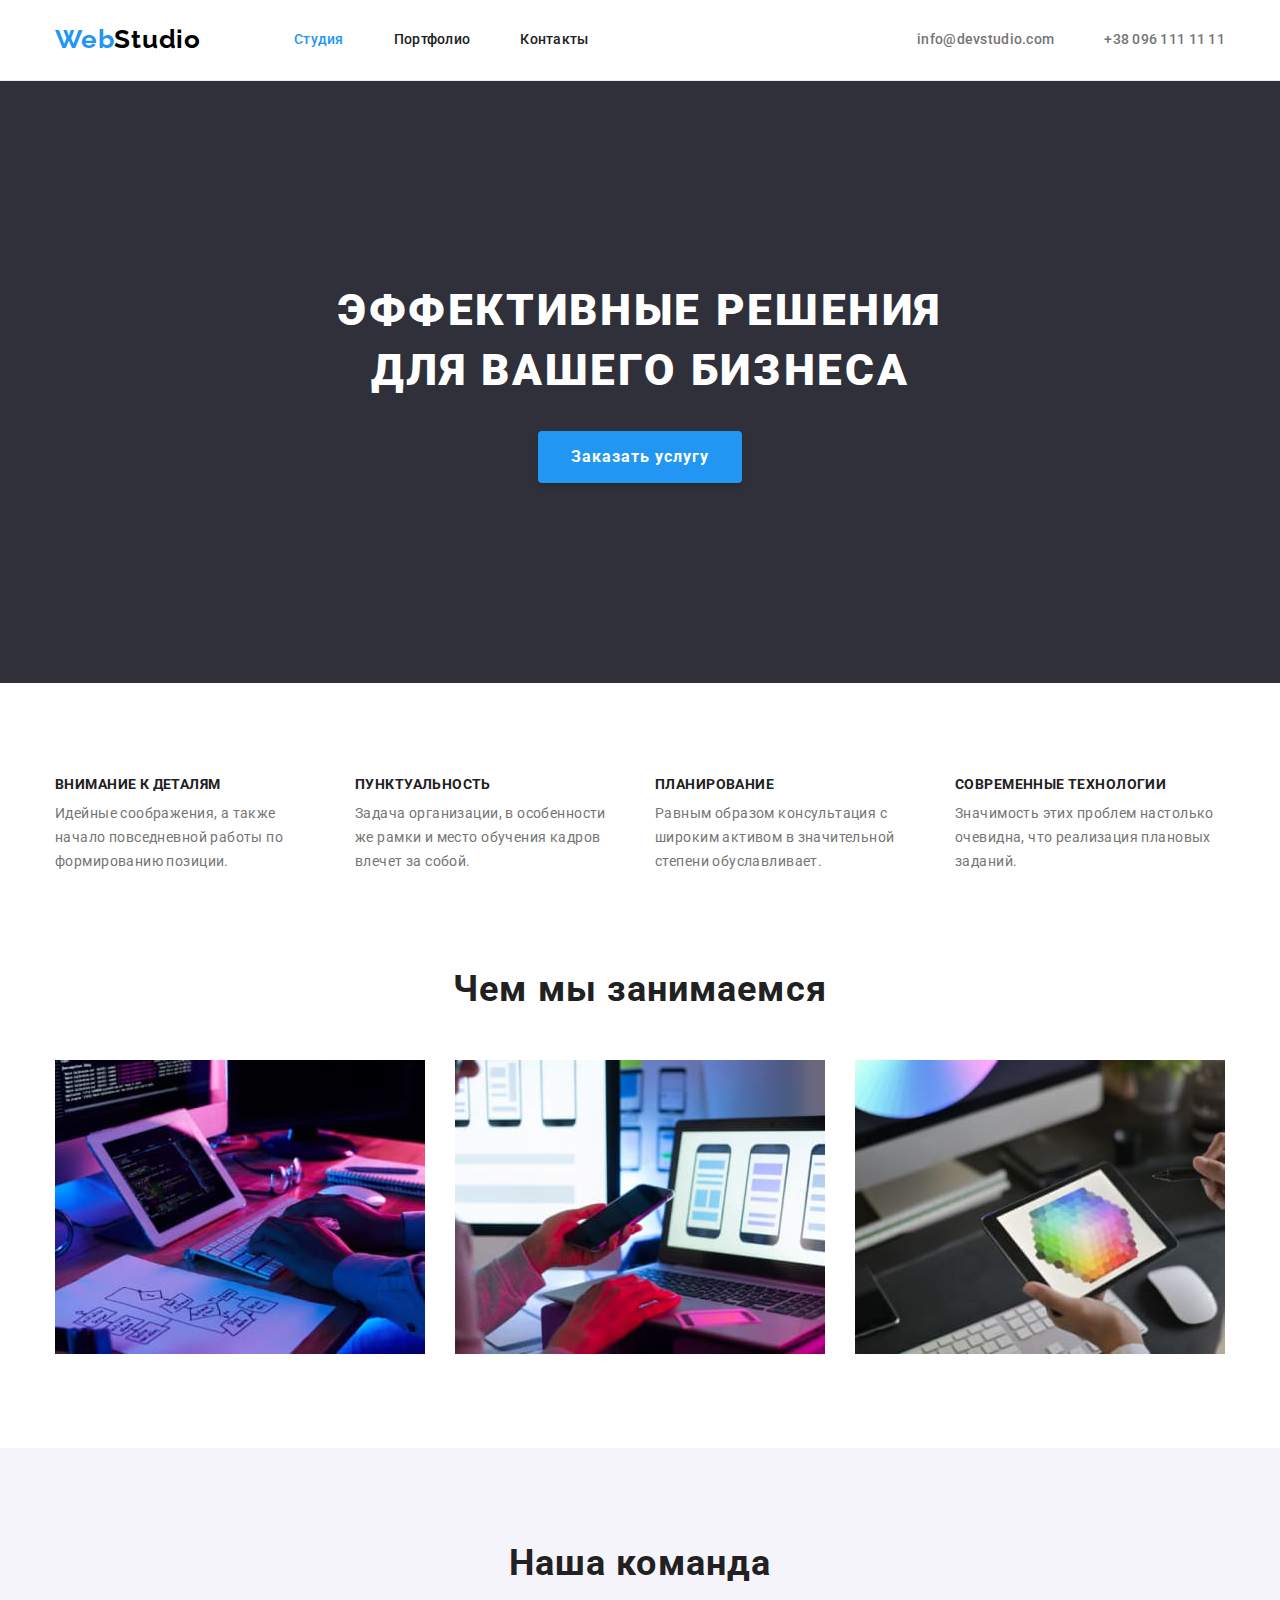
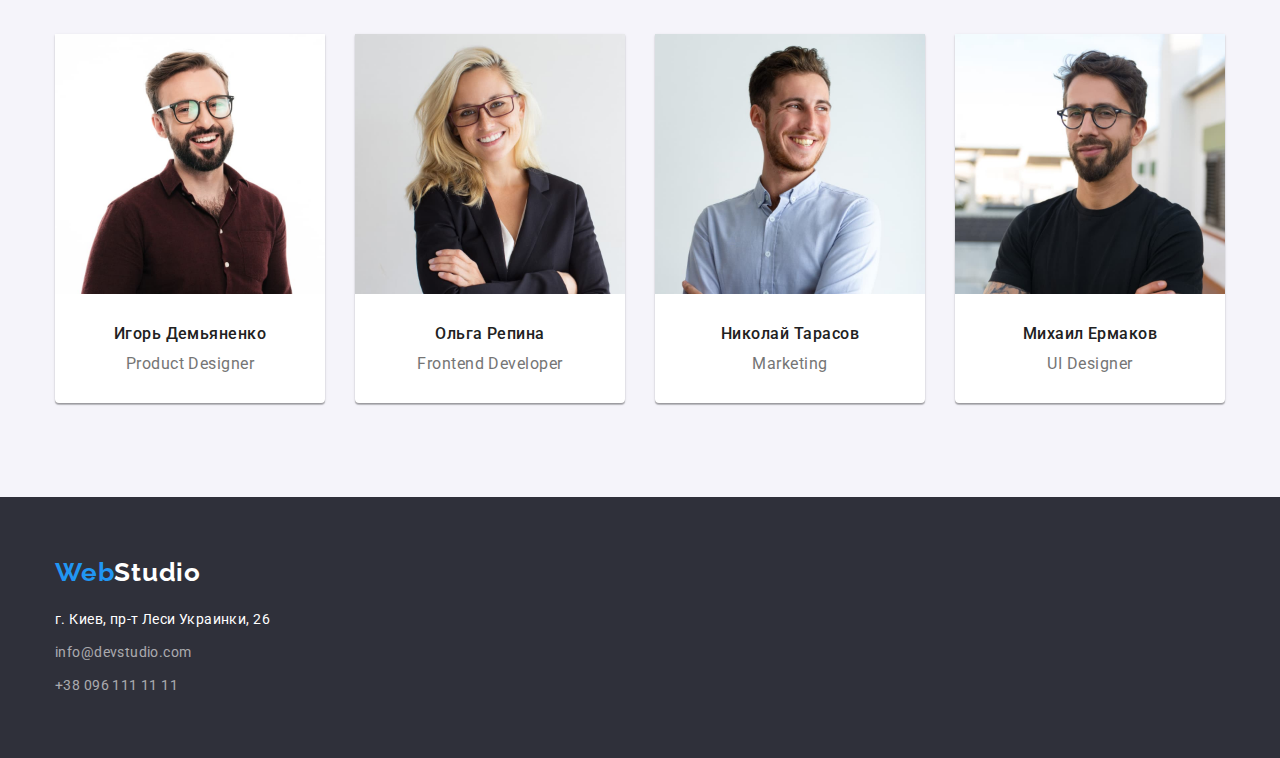
==== index.html @ 5404c8cd "add optimized images" ====
<!DOCTYPE html>
<html lang="ru">
  <head>
    <meta charset="UTF-8" />
    <meta name="viewport" content="width=device-width, initial-scale=1.0" />
    <title>WebStudio</title>
    <link rel="preconnect" href="https://fonts.gstatic.com" />
    <link rel="preconnect" href="https://fonts.gstatic.com" />
    <link rel="preconnect" href="https://fonts.gstatic.com" />
    <link rel="preconnect" href="https://fonts.gstatic.com" />
    <link
      href="https://fonts.googleapis.com/css2?family=Raleway:wght@700&family=Roboto:wght@400;500;700;900&display=swap"
      rel="stylesheet"
    />
    <link
      rel="stylesheet"
      href="https://cdnjs.cloudflare.com/ajax/libs/modern-normalize/1.0.0/modern-normalize.min.css"
    />
    <link rel="stylesheet" href="./css/style.css" />
  </head>
  <body>
    <!-- Header of a page -->
    <header class="header">
      <div class="container">
        <!-- Navigation -->
        <nav class="site-nav">
          <!-- logo -->
          <a href="./index.html" class="logo link"><span>Web</span>Studio</a>
          <!-- Main links -->
          <ul class="main-nav list">
            <li class="item current">
              <a href="./index.html" class="link">Студия</a>
            </li>
            <li class="item">
              <a href="./portfolio.html" class="link">Портфолио</a>
            </li>
            <li class="item"><a href="#" class="link">Контакты</a></li>
          </ul>
        </nav>
        <!-- Contacnts -->
        <ul class="contacts-nav list">
          <li class="item">
            <a href="mailto:info@devstudio.com" class="link"
              >info@devstudio.com</a
            >
          </li>
          <li class="item">
            <a href="tel:+380961111111" class="link">+38 096 111 11 11</a>
          </li>
        </ul>
      </div>
    </header>

    <!-- Main content-->
    <main>
      <!--Hero section-->
      <section class="hero">
        <h1 class="hero-title">Эффективные решения<br />для вашего бизнеса</h1>
        <a href="#" class="hero-button link">Заказать услугу</a>
      </section>

      <!-- Section Our advantages -->
      <section class="section no-padding-bt">
        <h2 class="section-title visually-hidden">Наши преимущества</h2>
        <ul class="advantages list container">
          <li class="item">
            <h3 class="title">Внимание к деталям</h3>
            <p>
              Идейные соображения, а также начало повседневной работы по
              формированию позиции.
            </p>
          </li>
          <li class="item">
            <h3 class="title">Пунктуальность</h3>
            <p>
              Задача организации, в особенности же рамки и место обучения кадров
              влечет за собой.
            </p>
          </li>
          <li class="item">
            <h3 class="title">Планирование</h3>
            <p>
              Равным образом консультация с широким активом в значительной
              степени обуславливает.
            </p>
          </li>
          <li class="item">
            <h3 class="title">Современные технологии</h3>
            <p>
              Значимость этих проблем настолько очевидна, что реализация
              плановых заданий.
            </p>
          </li>
        </ul>
      </section>

      <!-- Section What we do -->
      <section class="section works">
        <div class="container">
          <h2 class="section-title">Чем мы занимаемся</h2>
          <ul class="images list">
            <li class="item">
              <img
                src="./images/pic-1.jpg"
                alt="Человек пишет код на планшете с помощью беспроводной клавиатуры"
                width="370"
                height="294"
              />
            </li>
            <li class="item">
              <img
                src="./images/pic-2.jpg"
                alt="Смартфон в руках человека"
                width="370"
                height="294"
              />
            </li>
            <li class="item">
              <img
                src="./images/pic-3.jpg"
                alt="Человек выбирает стилусом на планшете цвет из палитры"
                width="370"
                height="294"
              />
            </li>
          </ul>
        </div>
      </section>

      <!-- Section Our team -->
      <section class="section team">
        <div class="container">
          <h2 class="section-title">Наша команда</h2>
          <ul class="team-memeber list">
            <li class="card">
              <img
                src="./images/team-member-1.jpg"
                alt="Парень в очках в бордовой рубашке"
                width="270"
                height="260"
              />
              <div class="card-info">
                <h3 class="title">Игорь Демьяненко</h3>
                <p>Product Designer</p>
              </div>
            </li>
            <li class="card">
              <img
                src="./images/team-member-2.jpg"
                alt="Блондинка в очках в черном пиджаке"
                width="270"
                height="260"
              />
              <div class="card-info">
                <h3 class="title">Ольга Репина</h3>
                <p>Frontend Developer</p>
              </div>
            </li>
            <li class="card">
              <img
                src="./images/team-member-3.jpg"
                alt="Парень в голубой рубашке"
                width="270"
                height="260"
              />
              <div class="card-info">
                <h3 class="title">Николай Тарасов</h3>
                <p>Marketing</p>
              </div>
            </li>
            <li class="card">
              <img
                src="./images/team-member-4.jpg"
                alt="Парень в очках в черной футболке"
                width="270"
                height="260"
              />
              <div class="card-info">
                <h3 class="title">Михаил Ермаков</h3>
                <p>UI Designer</p>
              </div>
            </li>
          </ul>
        </div>
      </section>
    </main>

    <!-- Footer of a page -->
    <footer class="footer">
      <div class="container">
        <a href="./index.html" class="logo link"><span>Web</span>Studio</a>
        <address>
          <ul class="footer-info list">
            <li class="footer-address item">г. Киев, пр-т Леси Украинки, 26</li>
            <li class="item">
              <a href="mailto:info@devstudio.com" class="footer-contact link"
                >info@devstudio.com</a
              >
            </li>
            <li class="item">
              <a href="tel:+380961111111" class="footer-contact link"
                >+38 096 111 11 11</a
              >
            </li>
          </ul>
        </address>
      </div>
    </footer>
  </body>
</html>
---- css/style.css ----
/* Палитра
color: #212121; цвет основного текста
color: #757575; цвет текста второстепенный
color: #2196F3; цвет акцента
color: #FFFFFF; для адреса
color: rgba(255, 255, 255, 0.6); для ссылок в футере
color: #000000; цвет лого 2й части

background: #FFFFFF; основной
background: #2F303A; цвет фона hero и футера
background: #F5F4FA; цвет фона секции наша команда
 */

:root {
  --primary-text-color: #212121;
  --secondary-text-color: #757575;
  --primary-accent-color: #2196f3;
  --secondary-accent-color: #ffffff;
  --footer-link-color: rgba(255, 255, 255, 0.6);
  --logo-color: #000000;
  --primary-background-color: #ffffff;
  --secondary-background-color: #2f303a;
  --section-background-color: #f5f4fa;
  --portfolio-card-border-color: #eeeeee;
  --header-border-color: #ececec;
}

/* Main features */

body {
  font-family: "Roboto", sans-serif;
  color: var(--primary-text-color);
  background-color: var(--primary-background-color);
}

h1,
h2,
h3,
h4,
h5,
h6,
p {
  margin-top: 0;
  margin-bottom: 0;
}

.list {
  padding: 0;
  margin: 0;
  list-style: none;
}

.link {
  text-decoration: none;
  color: var(--primary-text-color);
}

.container {
  width: 1200px;
  padding-left: 15px;
  padding-right: 15px;
  margin-top: 0;
  margin-bottom: 0;
  margin-right: auto;
  margin-left: auto;

  /* outline: 1px solid tomato; */
}

img {
  display: block;
  max-width: 100%;
  height: auto;
}

.visually-hidden {
  position: absolute;
  width: 1px;
  height: 1px;
  margin: -1px;
  border: 0;
  padding: 0;
  clip: rect(0 0 0 0);
  overflow: hidden;
}

/* Header */
/* Logo */
.logo {
  font-family: "Raleway", sans-serif;
  font-weight: 700;
  font-size: 26px;
  line-height: 1.2;
  letter-spacing: 0.03em;

  color: var(--logo-color);

  /* background-color: teal; */
}
.logo span {
  color: var(--primary-accent-color);
}

.logo:focus,
.logo:hover {
  text-decoration: underline;
}

/* Navigation */
.header .container {
  display: flex;
  align-items: center;

  /* background-color: orange; */
}

.header {
  border-bottom: 1px solid var(--header-border-color);
}

.site-nav {
  display: flex;
  align-items: center;
}
.site-nav .logo {
  margin-right: 93px;
}

.main-nav {
  display: flex;
}

.main-nav > .item:not(:last-child) {
  margin-right: 50px;
}

.main-nav .link {
  display: block;
  padding-top: 32px;
  padding-bottom: 32px;

  font-weight: 500;
  font-size: 14px;
  line-height: 1.14;
  letter-spacing: 0.02em;

  /* background-color: turquoise; */
}
.main-nav a:visited {
  color: var(--primary-text-color);
}

.main-nav .link:hover,
.main-nav .link:focus,
.contacts-nav .link:focus,
.contacts-nav .link:hover {
  color: var(--primary-accent-color);
}

.main-nav .current .link {
  color: var(--primary-accent-color);
}
.main-nav .current .link:hover {
  text-decoration: underline;
}

/* Contacts navigation */
.contacts-nav {
  display: flex;
  margin-left: auto;
}

.contacts-nav > .item:not(:last-child) {
  margin-right: 50px;
}

.contacts-nav .link {
  display: block;

  font-weight: 500;
  font-size: 14px;
  line-height: 1.14;
  letter-spacing: 0.02em;

  color: var(--secondary-text-color);
}

/* Main page */

/* Hero */
.hero {
  padding: 200px 0;
  text-align: center;
  background-color: var(--secondary-background-color);
}

.hero-title {
  margin-bottom: 30px;

  font-weight: 900;
  font-size: 44px;
  line-height: 1.36;
  letter-spacing: 0.06em;
  text-transform: uppercase;

  color: var(--secondary-accent-color);

  /* background-color: teal; */
}

.hero-button {
  display: inline-block;
  border: 1px solid transparent;
  border-radius: 4px;
  padding-top: 10px;
  padding-bottom: 10px;
  padding-left: 32px;
  padding-right: 32px;
  min-width: 200px;
  text-align: center;

  font-weight: 700;
  font-size: 16px;
  line-height: 1.87;
  letter-spacing: 0.06em;

  color: var(--secondary-accent-color);
  background-color: var(--primary-accent-color);
  box-shadow: 0px 4px 4px rgba(0, 0, 0, 0.15);
}

.hero-button:focus,
.hero-button:hover {
  color: var(--primary-accent-color);
  background-color: var(--primary-background-color);
}

/* Common section features */
.section {
  padding-top: 94px;
  padding-bottom: 94px;
}

.section.no-padding-bt {
  padding-bottom: 0;
}

.section-title {
  margin-bottom: 50px;

  font-weight: 700;
  font-size: 36px;
  line-height: 1.17;
  text-align: center;
  letter-spacing: 0.03em;
}

/* Section Our advantages  */
.advantages.container {
  display: flex;

  /* outline: 1px solid red; */
}

.advantages .item {
  width: calc((100% - 3 * 30px) / 4);
  /* background-color: teal; */
}

.advantages .item:not(:last-child) {
  margin-right: 30px;
}

.advantages .title {
  margin-bottom: 10px;

  font-weight: 700;
  font-size: 14px;
  line-height: 1.14;
  letter-spacing: 0.03em;
  text-transform: uppercase;
}

.advantages p {
  font-weight: 400;
  font-size: 14px;
  line-height: 1.71;
  letter-spacing: 0.03em;

  color: var(--secondary-text-color);
}

/* Section What we do  */

.images.list {
  display: flex;
}

/* .images img {
  border: 1px solid transparent;
} */

.images > .item {
  display: block;
  width: calc((100% - 2 * 30px) / 3);
}

.images > .item:not(:last-child) {
  margin-right: 30px;
}

/* .works a > img:hover,
.works a > img:focus {
  border-style: solid;
  border-width: 1px;
  border-color: var(--primary-accent-color);
} */

/* Section Our team */
.team {
  background-color: var(--section-background-color);
}
.team-memeber.list {
  display: flex;
}

.team-memeber > .card {
  width: calc((100% - 3 * 30px) / 4);
  background-color: var(--primary-background-color);
  box-shadow: 0px 1px 3px rgba(0, 0, 0, 0.12), 0px 1px 1px rgba(0, 0, 0, 0.14),
    0px 2px 1px rgba(0, 0, 0, 0.2);
  border-radius: 0px 0px 4px 4px;
}

.team-memeber > .card:not(:last-child) {
  margin-right: 30px;
}

.team-memeber .card-info {
  display: inline-block;
  width: 270px;
  padding-top: 30px;
  padding-bottom: 30px;
  padding-left: 30px;
  padding-right: 30px;
  text-align: center;
}

.team-memeber .title {
  margin-bottom: 10px;

  font-weight: 500;
  font-size: 16px;
  line-height: 1.19;
  letter-spacing: 0.03em;
}

.team p {
  font-weight: 400;
  font-size: 16px;
  line-height: 1.19;
  letter-spacing: 0.03em;

  color: var(--secondary-text-color);
}

/* Footer */
.footer {
  background-color: var(--secondary-background-color);
}

.footer .container {
  padding-top: 60px;
  padding-bottom: 60px;
}

.footer .logo {
  display: inline-block;
  margin-bottom: 20px;
  color: var(--secondary-accent-color);

  /* background-color: teal; */
}

.footer-info .item {
  display: block;
}

.footer-address {
  font-weight: 400;
  font-size: 14px;
  line-height: 1.71;
  letter-spacing: 0.03em;
  font-style: normal;
  color: var(--secondary-accent-color);
}
.footer-contact {
  font-weight: 400;
  font-size: 14px;
  line-height: 1.71;
  letter-spacing: 0.03em;
  font-style: normal;
  color: var(--footer-link-color);
}

.footer-info > .item:not(:last-child) {
  margin-bottom: 9px;
}

.footer-contact:focus,
.footer-contact:hover {
  color: var(--primary-accent-color);
}

/* Portfolio page */
/* Filter */
.portfolio.container {
  padding-top: 94px;
  padding-bottom: 94px;
}

.filter.list {
  display: flex;
  margin-bottom: 50px;
  justify-content: center;
}

.filter .item:not(:last-child) {
  margin-right: 8px;
}

.filter-button {
  padding-top: 6px;
  padding-right: 22px;
  padding-bottom: 6px;
  padding-left: 22px;

  border: 1px solid transparent;
  border-radius: 4px;

  font-weight: 500;
  font-size: 16px;
  line-height: 1.62;
  letter-spacing: 0.03em;
}

.filter-button:hover,
.filter-button:focus {
  color: var(--secondary-accent-color);
  background-color: var(--primary-accent-color);
  box-shadow: 0px 3px 1px rgba(0, 0, 0, 0.1), 0px 1px 2px rgba(0, 0, 0, 0.08),
    0px 2px 2px rgba(0, 0, 0, 0.12);
  border: 1px solid var(--primary-accent-color);
}
/* 
.filter .current {
  color: var(--secondary-accent-color);
  background-color: var(--primary-accent-color);
}

.filter .current:hover,
.filter .current:focus {
  color: var(--primary-accent-color);
  background-color: var(--secondary-accent-color);
  border: solid 2px var(--primary-accent-color);
} */

/* Examples */
.work-examples.list {
  display: flex;
  flex-wrap: wrap;
}

.example-card {
  width: calc((100% - 2 * 30px) / 3);
  margin-right: 30px;
  margin-bottom: 30px;
  border: 1px solid transparent;
}

.example-card:nth-child(3n) {
  margin-right: 0;
}

.example-card:nth-last-child(-n + 3) {
  margin-bottom: 0;
}

.example-card .card-info {
  width: 370px;
  padding-top: 20px;
  padding-right: 24px;
  padding-bottom: 20px;
  padding-left: 24px;
  border-left: 1px solid var(--portfolio-card-border-color);
  border-right: 1px solid var(--portfolio-card-border-color);
  border-bottom: 1px solid var(--portfolio-card-border-color);
}

.example-card .title {
  margin-bottom: 4px;

  text-align: left;
  font-weight: 700;
  font-size: 18px;
  line-height: 2;
  letter-spacing: 0.06em;

  color: var(--primary-text-color);
}

.example-card p {
  text-align: left;
  font-weight: 400;
  font-size: 16px;
  line-height: 1.88;
  letter-spacing: 0.03em;

  color: var(--secondary-text-color);
}
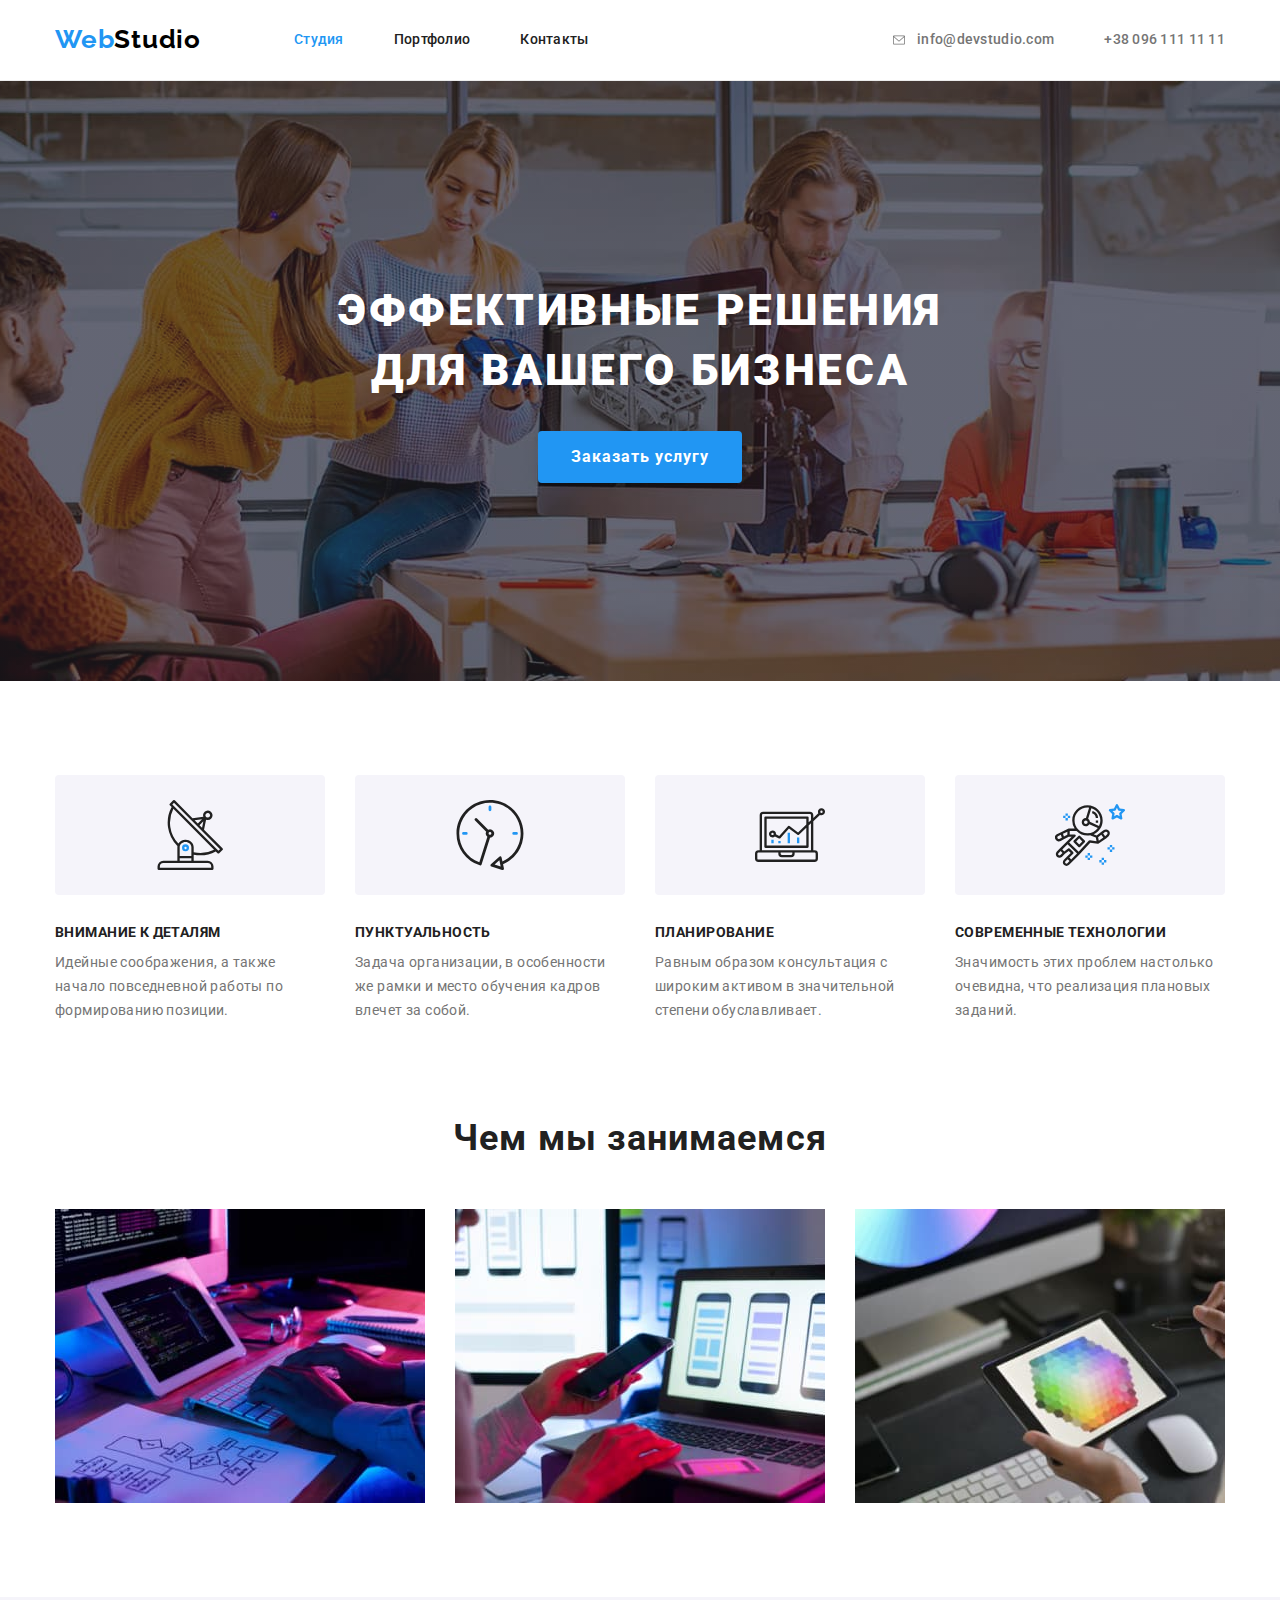
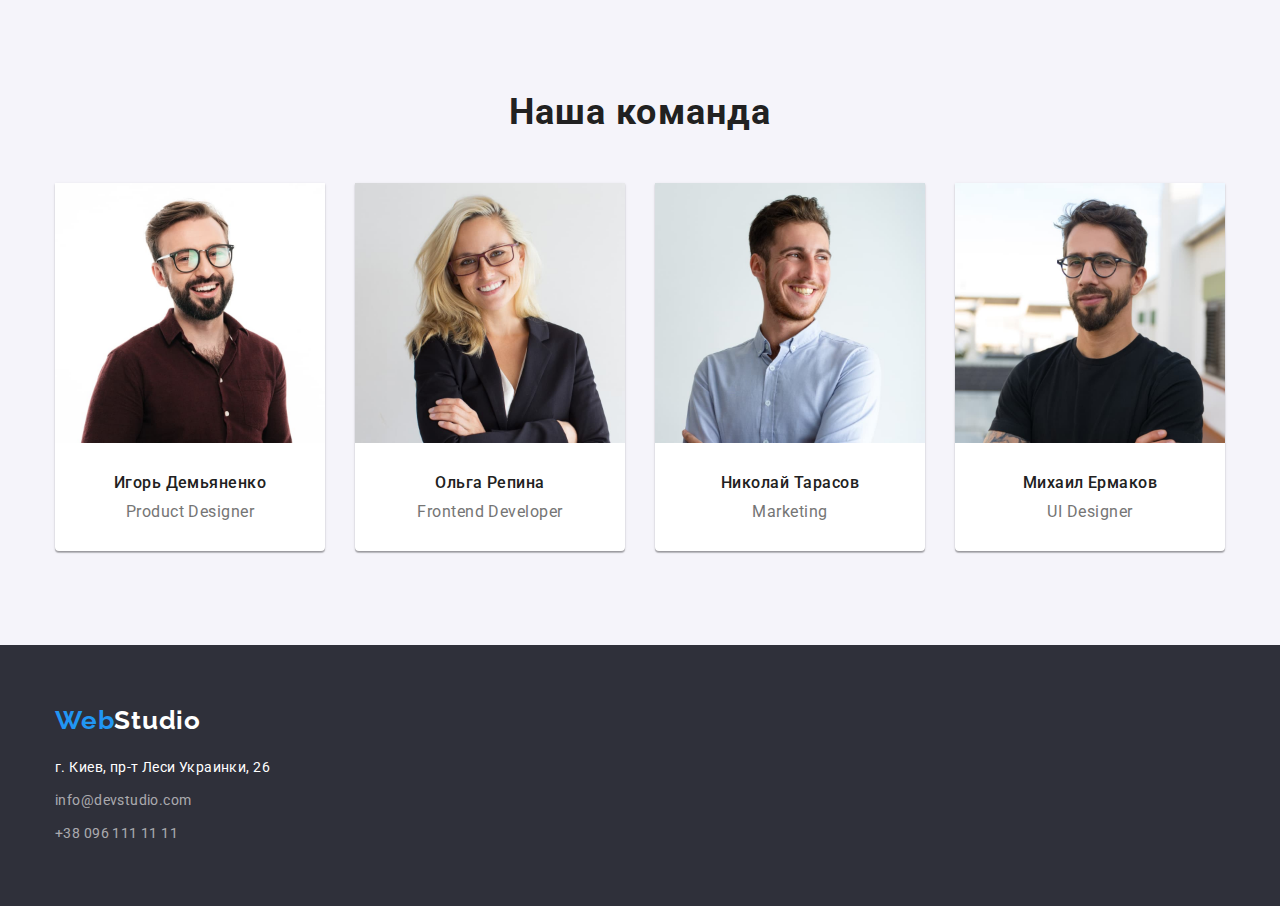
==== commit 3ee42480: "add icons to advantages section" ====
--- a/index.html
+++ b/index.html
@@ -40,9 +40,12 @@
         <!-- Contacnts -->
         <ul class="contacts-nav list">
           <li class="item">
-            <a href="mailto:info@devstudio.com" class="link"
-              >info@devstudio.com</a
-            >
+            <a href="mailto:info@devstudio.com" class="link">
+              <svg class="icon-email">
+                <use href="./images/sprite.svg#email"></use>
+              </svg>
+              info@devstudio.com
+            </a>
           </li>
           <li class="item">
             <a href="tel:+380961111111" class="link">+38 096 111 11 11</a>
@@ -64,6 +67,11 @@
         <h2 class="section-title visually-hidden">Наши преимущества</h2>
         <ul class="advantages list container">
           <li class="item">
+            <div class="thumb">
+              <svg class="icon">
+                <use href="./images/sprite.svg#satellite-dish"></use>
+              </svg>
+            </div>
             <h3 class="title">Внимание к деталям</h3>
             <p>
               Идейные соображения, а также начало повседневной работы по
@@ -71,6 +79,11 @@
             </p>
           </li>
           <li class="item">
+            <div class="thumb">
+              <svg class="icon">
+                <use href="./images/sprite.svg#clock"></use>
+              </svg>
+            </div>
             <h3 class="title">Пунктуальность</h3>
             <p>
               Задача организации, в особенности же рамки и место обучения кадров
@@ -78,6 +91,11 @@
             </p>
           </li>
           <li class="item">
+            <div class="thumb">
+              <svg class="icon">
+                <use href="./images/sprite.svg#diagram"></use>
+              </svg>
+            </div>
             <h3 class="title">Планирование</h3>
             <p>
               Равным образом консультация с широким активом в значительной
@@ -85,6 +103,11 @@
             </p>
           </li>
           <li class="item">
+            <div class="thumb">
+              <svg class="icon">
+                <use href="./images/sprite.svg#astronaut"></use>
+              </svg>
+            </div>
             <h3 class="title">Современные технологии</h3>
             <p>
               Значимость этих проблем настолько очевидна, что реализация
--- a/css/style.css
+++ b/css/style.css
@@ -103,7 +103,7 @@
 
 .logo:focus,
 .logo:hover {
-  text-decoration: underline;
+  cursor: pointer;
 }
 
 /* Navigation */
@@ -155,13 +155,14 @@
 .contacts-nav .link:focus,
 .contacts-nav .link:hover {
   color: var(--primary-accent-color);
+  cursor: pointer;
 }
 
 .main-nav .current .link {
   color: var(--primary-accent-color);
 }
 .main-nav .current .link:hover {
-  text-decoration: underline;
+  cursor: pointer;
 }
 
 /* Contacts navigation */
@@ -176,6 +177,8 @@
 
 .contacts-nav .link {
   display: block;
+  display: flex;
+  align-items: center;
 
   font-weight: 500;
   font-size: 14px;
@@ -183,6 +186,13 @@
   letter-spacing: 0.02em;
 
   color: var(--secondary-text-color);
+}
+
+.icon-email {
+  width: 16px;
+  height: 12px;
+  margin-right: 10px;
+  fill: currentColor;
 }
 
 /* Main page */
@@ -192,6 +202,19 @@
   padding: 200px 0;
   text-align: center;
   background-color: var(--secondary-background-color);
+
+  max-width: 1600px;
+  height: 600px;
+  margin: 0 auto;
+  background-image: linear-gradient(
+      to right,
+      rgba(47, 48, 58, 0.4),
+      rgba(47, 48, 58, 0.4)
+    ),
+    url(../images/bg-hero-photo-otimized.jpg);
+  background-repeat: no-repeat;
+  background-size: cover;
+  background-position: center;
 }
 
 .hero-title {
@@ -289,6 +312,20 @@
 
   color: var(--secondary-text-color);
 }
+.thumb {
+  display: flex;
+  background-color: var(--section-background-color);
+  border-radius: 4px;
+  margin-bottom: 30px;
+  height: 120px;
+  justify-content: center;
+  align-items: center;
+}
+
+.thumb > .icon {
+  width: 70px;
+  height: 70px;
+}
 
 /* Section What we do  */
 
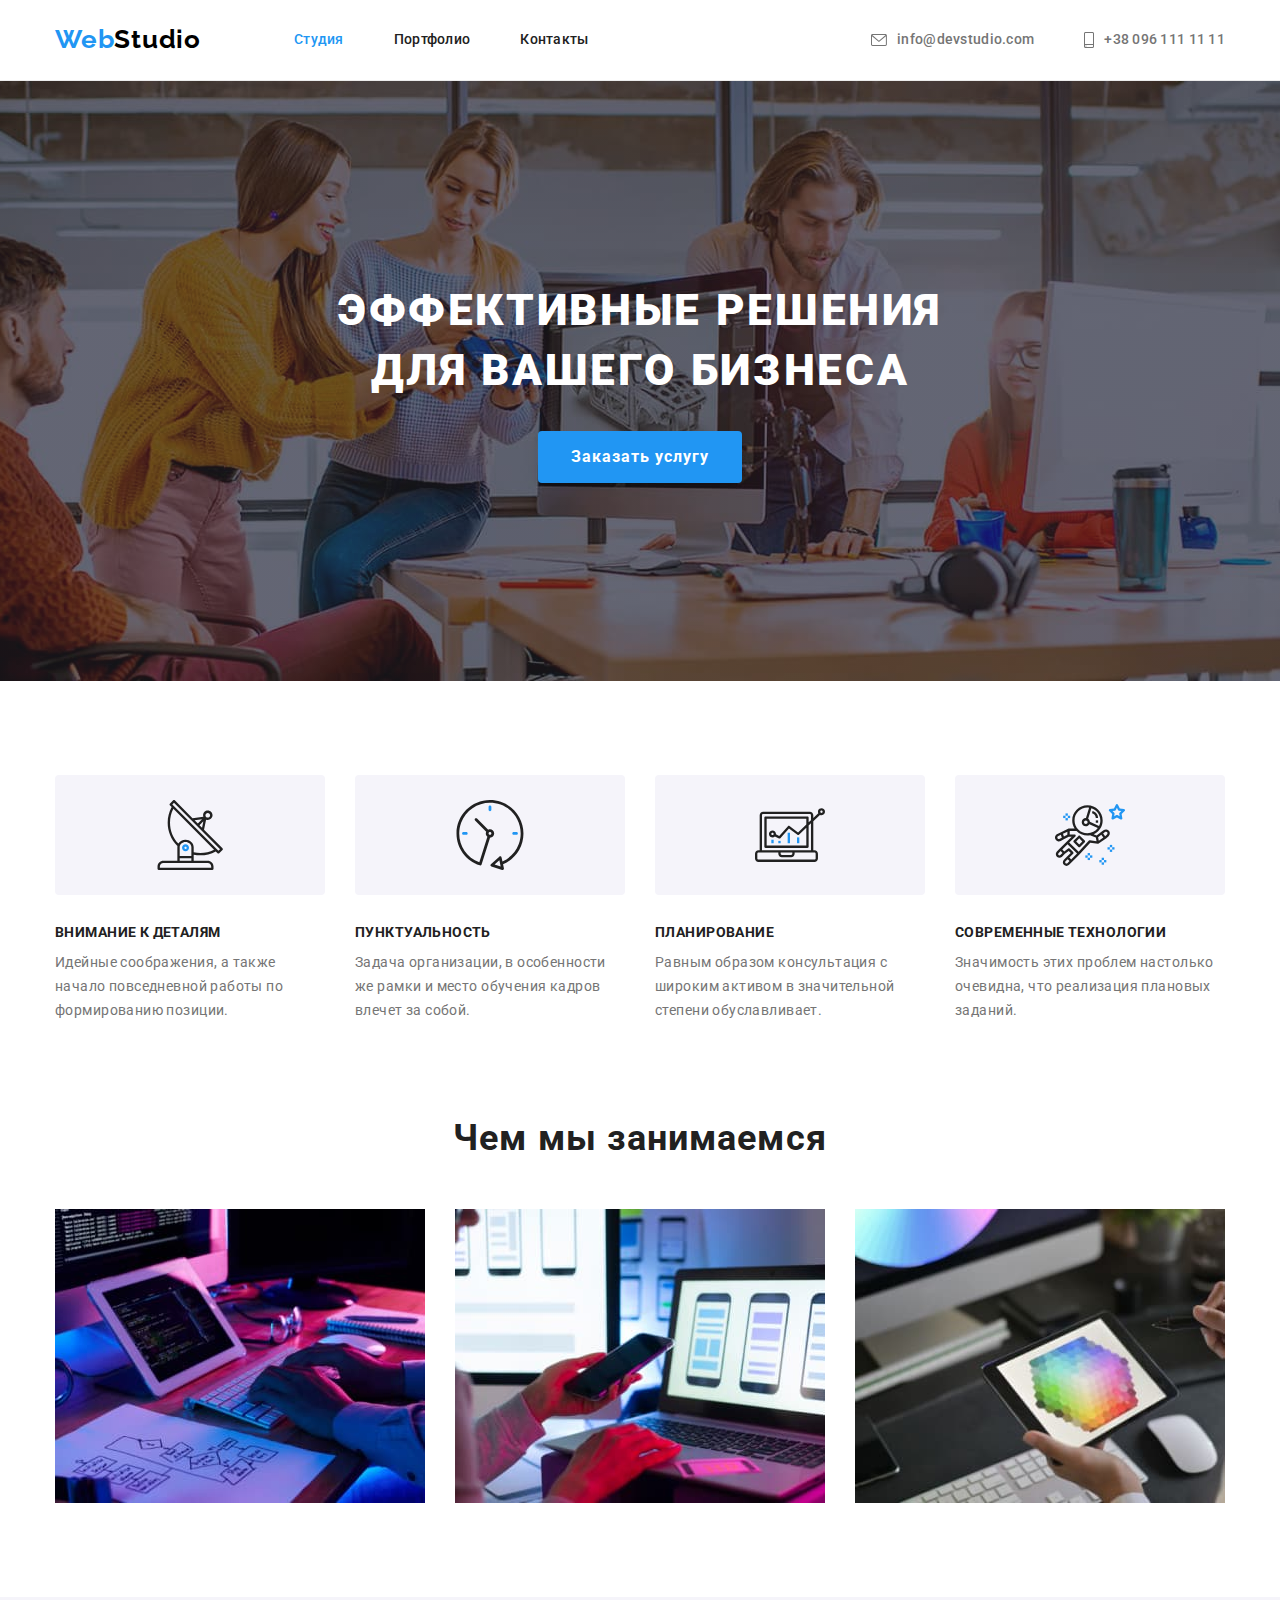
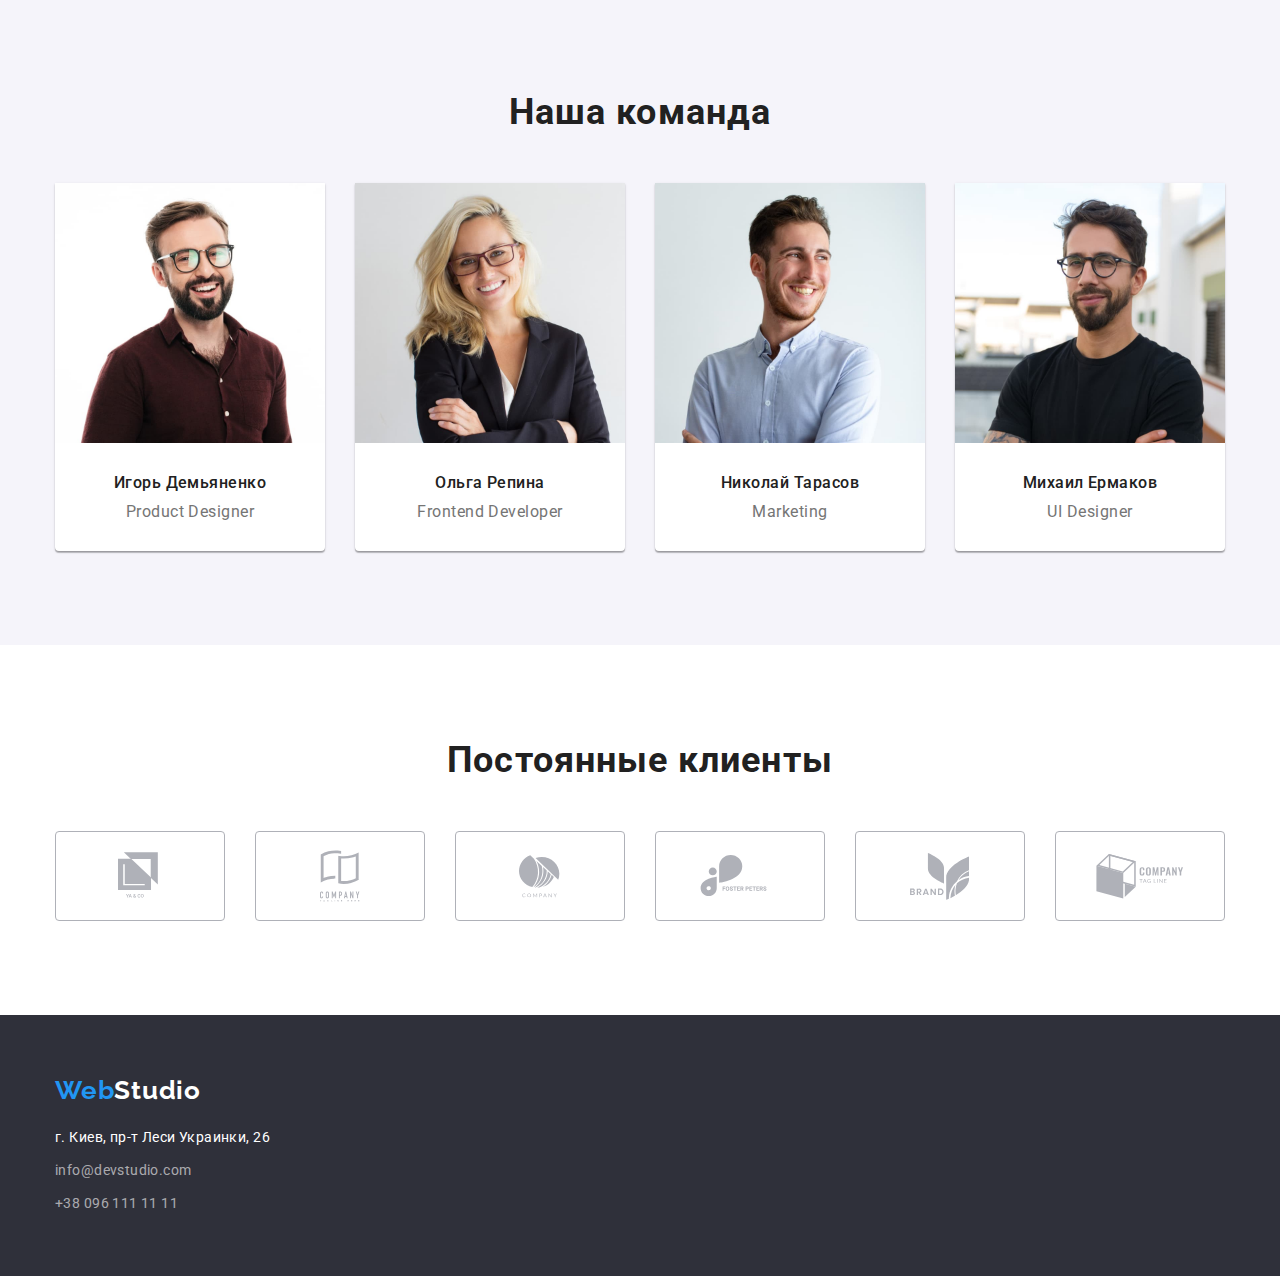
==== commit 52a94a6c: "add clients section, shadows to portfolio and icons in contacts navigation" ====
--- a/index.html
+++ b/index.html
@@ -41,14 +41,19 @@
         <ul class="contacts-nav list">
           <li class="item">
             <a href="mailto:info@devstudio.com" class="link">
-              <svg class="icon-email">
+              <svg class="icon-email" width="16px" height="12px">
                 <use href="./images/sprite.svg#email"></use>
               </svg>
               info@devstudio.com
             </a>
           </li>
           <li class="item">
-            <a href="tel:+380961111111" class="link">+38 096 111 11 11</a>
+            <a href="tel:+380961111111" class="link">
+              <svg class="icon-phone" width="10px" height="16px">
+                <use href="./images/sprite.svg#phone"></use>
+              </svg>
+              +38 096 111 11 11
+            </a>
           </li>
         </ul>
       </div>
@@ -202,6 +207,55 @@
                 <h3 class="title">Михаил Ермаков</h3>
                 <p>UI Designer</p>
               </div>
+            </li>
+          </ul>
+        </div>
+      </section>
+      <section class="section clients">
+        <div class="container">
+          <h2 class="section-title">Постоянные клиенты</h2>
+          <ul class="list">
+            <li class="client-thumb">
+              <a href="#" class="link">
+                <svg class="icon" width="44px" height="49px">
+                  <use href="./images/sprite.svg#logo-1"></use>
+                </svg>
+              </a>
+            </li>
+            <li class="client-thumb">
+              <a href="#" class="link">
+                <svg class="icon" width="40px" height="52px">
+                  <use href="./images/sprite.svg#logo-2"></use>
+                </svg>
+              </a>
+            </li>
+            <li class="client-thumb">
+              <a href="#" class="link">
+                <svg class="icon" width="41px" height="43px">
+                  <use href="./images/sprite.svg#logo-3"></use>
+                </svg>
+              </a>
+            </li>
+            <li class="client-thumb">
+              <a href="#" class="link">
+                <svg class="icon" width="80px" height="42px">
+                  <use href="./images/sprite.svg#logo-4"></use>
+                </svg>
+              </a>
+            </li>
+            <li class="client-thumb">
+              <a href="#" class="link">
+                <svg class="icon" width="59px" height="47px">
+                  <use href="./images/sprite.svg#logo-5"></use>
+                </svg>
+              </a>
+            </li>
+            <li class="client-thumb">
+              <a href="#" class="link">
+                <svg class="icon" width="88px" height="45px">
+                  <use href="./images/sprite.svg#logo-6"></use>
+                </svg>
+              </a>
             </li>
           </ul>
         </div>
--- a/css/style.css
+++ b/css/style.css
@@ -23,6 +23,7 @@
   --section-background-color: #f5f4fa;
   --portfolio-card-border-color: #eeeeee;
   --header-border-color: #ececec;
+  --clients-icon: #afb1b8;
 }
 
 /* Main features */
@@ -189,8 +190,11 @@
 }
 
 .icon-email {
-  width: 16px;
-  height: 12px;
+  margin-right: 10px;
+  fill: currentColor;
+}
+
+.icon-phone {
   margin-right: 10px;
   fill: currentColor;
 }
@@ -227,8 +231,6 @@
   text-transform: uppercase;
 
   color: var(--secondary-accent-color);
-
-  /* background-color: teal; */
 }
 
 .hero-button {
@@ -281,13 +283,10 @@
 /* Section Our advantages  */
 .advantages.container {
   display: flex;
-
-  /* outline: 1px solid red; */
 }
 
 .advantages .item {
   width: calc((100% - 3 * 30px) / 4);
-  /* background-color: teal; */
 }
 
 .advantages .item:not(:last-child) {
@@ -401,6 +400,37 @@
   color: var(--secondary-text-color);
 }
 
+.clients .list {
+  display: flex;
+}
+
+.client-thumb {
+  width: calc((100% - 5 * 30px) / 6);
+}
+
+.client-thumb:not(:last-child) {
+  margin-right: 30px;
+}
+.client-thumb > .link {
+  display: flex;
+  justify-content: center;
+  align-items: center;
+  height: 90px;
+  color: var(--clients-icon);
+  border: 1px solid var(--clients-icon);
+  border-radius: 4px;
+}
+
+.client-thumb > .link:hover {
+  color: var(--primary-accent-color);
+  border: 1px solid var(--primary-accent-color);
+  cursor: pointer;
+}
+
+.client-thumb .icon {
+  fill: currentColor;
+}
+
 /* Footer */
 .footer {
   background-color: var(--secondary-background-color);
@@ -489,18 +519,6 @@
     0px 2px 2px rgba(0, 0, 0, 0.12);
   border: 1px solid var(--primary-accent-color);
 }
-/* 
-.filter .current {
-  color: var(--secondary-accent-color);
-  background-color: var(--primary-accent-color);
-}
-
-.filter .current:hover,
-.filter .current:focus {
-  color: var(--primary-accent-color);
-  background-color: var(--secondary-accent-color);
-  border: solid 2px var(--primary-accent-color);
-} */
 
 /* Examples */
 .work-examples.list {
@@ -512,7 +530,6 @@
   width: calc((100% - 2 * 30px) / 3);
   margin-right: 30px;
   margin-bottom: 30px;
-  border: 1px solid transparent;
 }
 
 .example-card:nth-child(3n) {
@@ -521,6 +538,12 @@
 
 .example-card:nth-last-child(-n + 3) {
   margin-bottom: 0;
+}
+
+.example-card:hover {
+  box-shadow: 0px 1px 1px rgba(0, 0, 0, 0.12), 0px 4px 4px rgba(0, 0, 0, 0.06),
+    1px 4px 6px rgba(0, 0, 0, 0.16);
+  cursor: pointer;
 }
 
 .example-card .card-info {
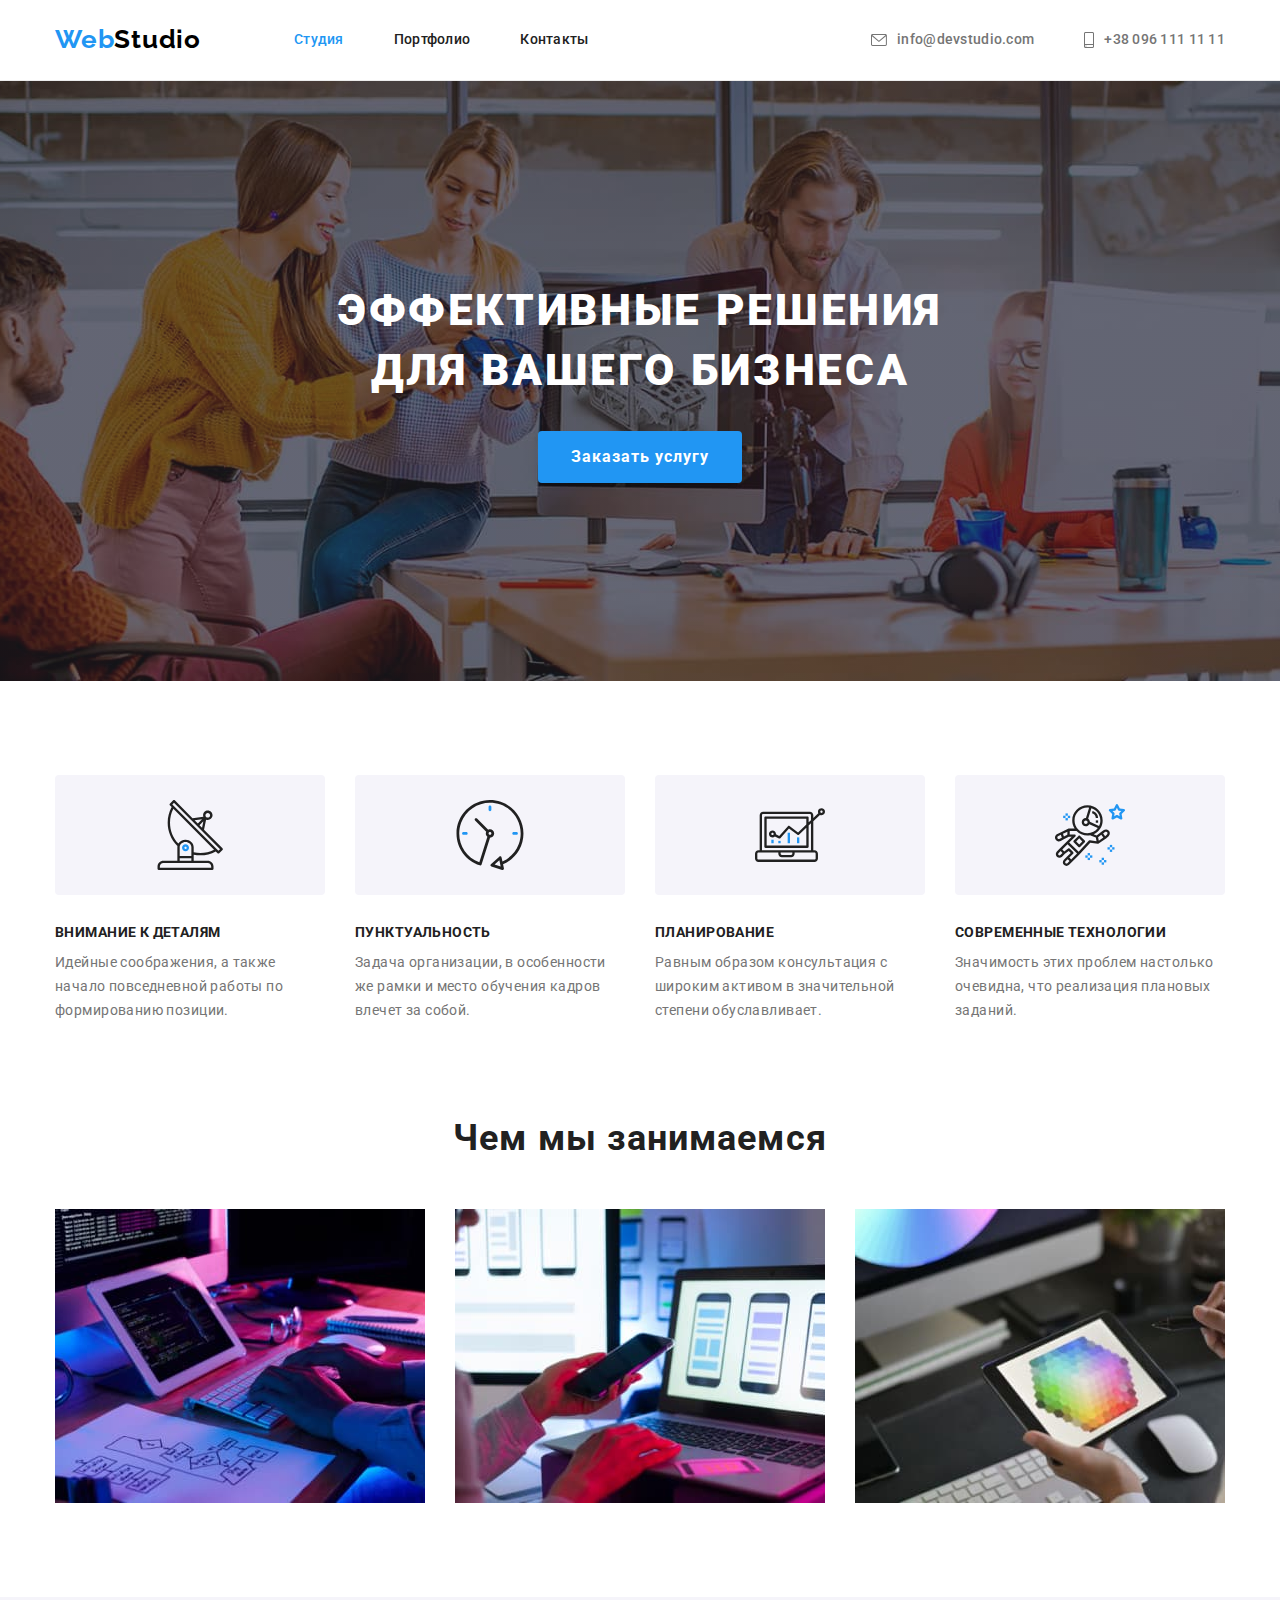
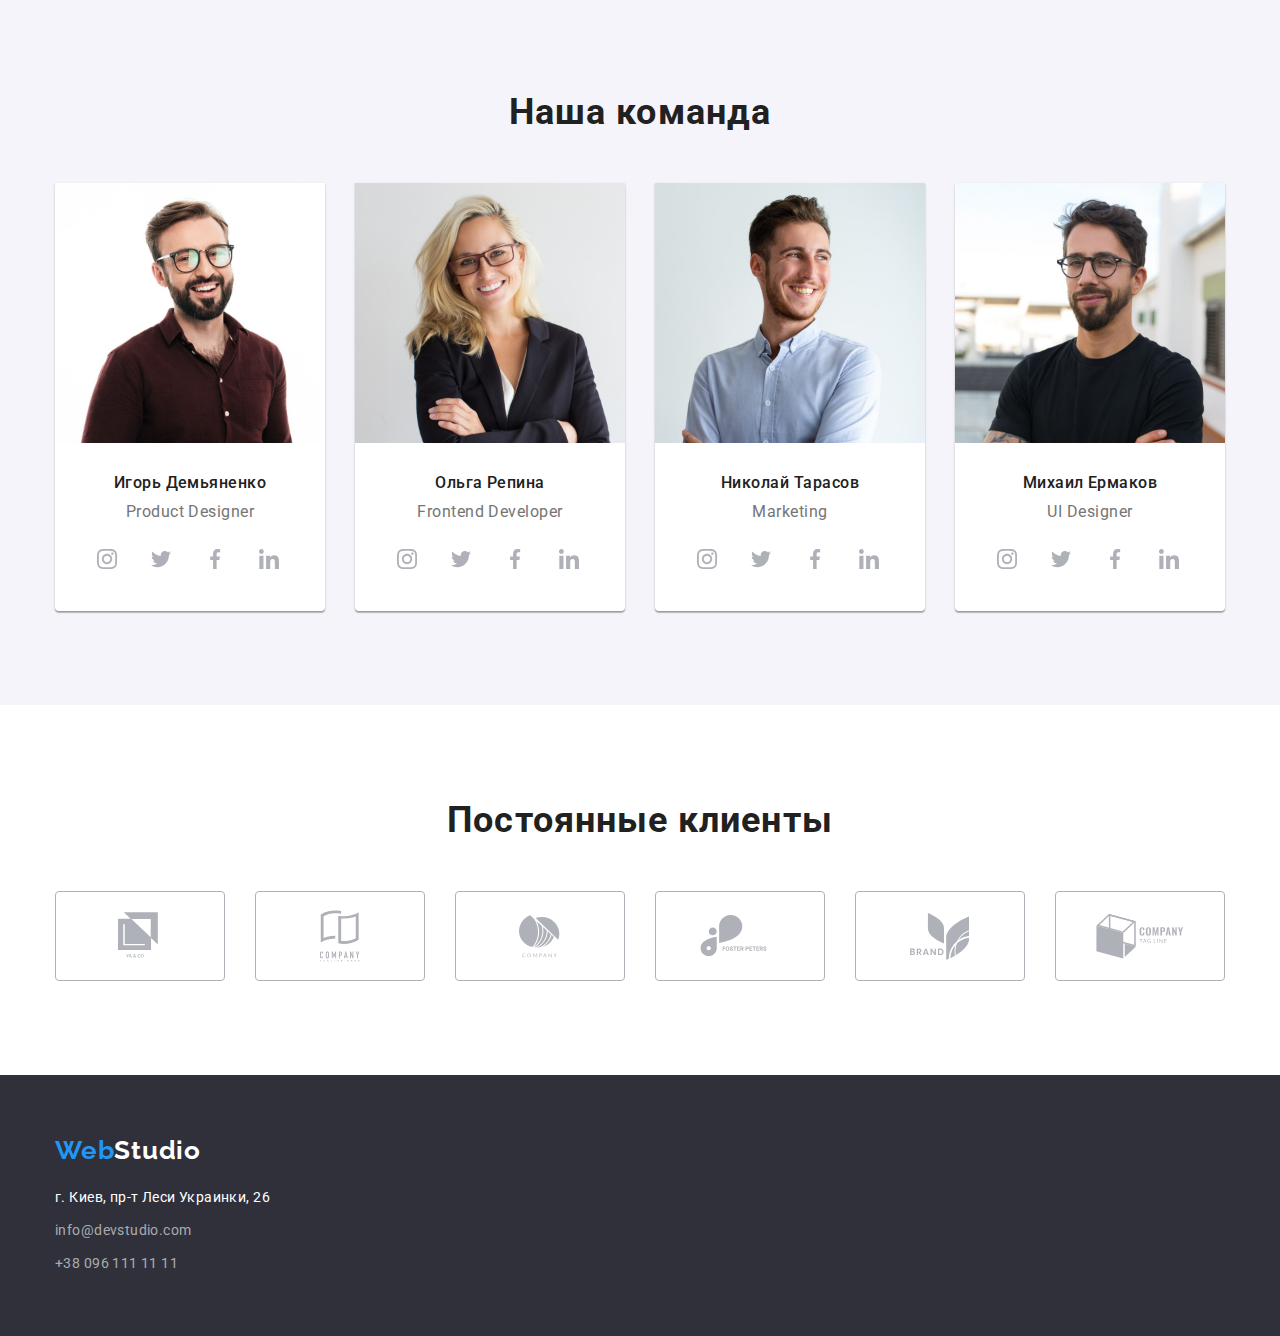
==== commit b4fd7c5e: "add social links to the team-member card" ====
--- a/index.html
+++ b/index.html
@@ -170,6 +170,52 @@
               <div class="card-info">
                 <h3 class="title">Игорь Демьяненко</h3>
                 <p>Product Designer</p>
+                <ul class="social-links list">
+                  <li class="icon-item">
+                    <a
+                      href="#"
+                      class="icon-thumb link"
+                      aria-label="instagram link"
+                    >
+                      <svg class="social-link-icon" width="20px" height="20px">
+                        <use href="./images/sprite.svg#instagram"></use>
+                      </svg>
+                    </a>
+                  </li>
+                  <li class="icon-item">
+                    <a
+                      href="#"
+                      class="icon-thumb link"
+                      aria-label="twitter link"
+                    >
+                      <svg class="social-link-icon" width="20px" height="20px">
+                        <use href="./images/sprite.svg#twitter"></use>
+                      </svg>
+                    </a>
+                  </li>
+                  <li class="icon-item">
+                    <a
+                      href="#"
+                      class="icon-thumb link"
+                      aria-label="facebook link"
+                    >
+                      <svg class="social-link-icon" width="20px" height="20px">
+                        <use href="./images/sprite.svg#facebook"></use>
+                      </svg>
+                    </a>
+                  </li>
+                  <li class="icon-item">
+                    <a
+                      href="#"
+                      class="icon-thumb link"
+                      aria-label="linkedin link"
+                    >
+                      <svg class="social-link-icon" width="20px" height="20px">
+                        <use href="./images/sprite.svg#linkedin"></use>
+                      </svg>
+                    </a>
+                  </li>
+                </ul>
               </div>
             </li>
             <li class="card">
@@ -182,6 +228,52 @@
               <div class="card-info">
                 <h3 class="title">Ольга Репина</h3>
                 <p>Frontend Developer</p>
+                <ul class="social-links list">
+                  <li class="icon-item">
+                    <a
+                      href="#"
+                      class="icon-thumb link"
+                      aria-label="instagram link"
+                    >
+                      <svg class="social-link-icon" width="20px" height="20px">
+                        <use href="./images/sprite.svg#instagram"></use>
+                      </svg>
+                    </a>
+                  </li>
+                  <li class="icon-item">
+                    <a
+                      href="#"
+                      class="icon-thumb link"
+                      aria-label="twitter link"
+                    >
+                      <svg class="social-link-icon" width="20px" height="20px">
+                        <use href="./images/sprite.svg#twitter"></use>
+                      </svg>
+                    </a>
+                  </li>
+                  <li class="icon-item">
+                    <a
+                      href="#"
+                      class="icon-thumb link"
+                      aria-label="facebook link"
+                    >
+                      <svg class="social-link-icon" width="20px" height="20px">
+                        <use href="./images/sprite.svg#facebook"></use>
+                      </svg>
+                    </a>
+                  </li>
+                  <li class="icon-item">
+                    <a
+                      href="#"
+                      class="icon-thumb link"
+                      aria-label="linkedin link"
+                    >
+                      <svg class="social-link-icon" width="20px" height="20px">
+                        <use href="./images/sprite.svg#linkedin"></use>
+                      </svg>
+                    </a>
+                  </li>
+                </ul>
               </div>
             </li>
             <li class="card">
@@ -194,6 +286,52 @@
               <div class="card-info">
                 <h3 class="title">Николай Тарасов</h3>
                 <p>Marketing</p>
+                <ul class="social-links list">
+                  <li class="icon-item">
+                    <a
+                      href="#"
+                      class="icon-thumb link"
+                      aria-label="instagram link"
+                    >
+                      <svg class="social-link-icon" width="20px" height="20px">
+                        <use href="./images/sprite.svg#instagram"></use>
+                      </svg>
+                    </a>
+                  </li>
+                  <li class="icon-item">
+                    <a
+                      href="#"
+                      class="icon-thumb link"
+                      aria-label="twitter link"
+                    >
+                      <svg class="social-link-icon" width="20px" height="20px">
+                        <use href="./images/sprite.svg#twitter"></use>
+                      </svg>
+                    </a>
+                  </li>
+                  <li class="icon-item">
+                    <a
+                      href="#"
+                      class="icon-thumb link"
+                      aria-label="facebook link"
+                    >
+                      <svg class="social-link-icon" width="20px" height="20px">
+                        <use href="./images/sprite.svg#facebook"></use>
+                      </svg>
+                    </a>
+                  </li>
+                  <li class="icon-item">
+                    <a
+                      href="#"
+                      class="icon-thumb link"
+                      aria-label="linkedin link"
+                    >
+                      <svg class="social-link-icon" width="20px" height="20px">
+                        <use href="./images/sprite.svg#linkedin"></use>
+                      </svg>
+                    </a>
+                  </li>
+                </ul>
               </div>
             </li>
             <li class="card">
@@ -206,6 +344,52 @@
               <div class="card-info">
                 <h3 class="title">Михаил Ермаков</h3>
                 <p>UI Designer</p>
+                <ul class="social-links list">
+                  <li class="icon-item">
+                    <a
+                      href="#"
+                      class="icon-thumb link"
+                      aria-label="instagram link"
+                    >
+                      <svg class="social-link-icon" width="20px" height="20px">
+                        <use href="./images/sprite.svg#instagram"></use>
+                      </svg>
+                    </a>
+                  </li>
+                  <li class="icon-item">
+                    <a
+                      href="#"
+                      class="icon-thumb link"
+                      aria-label="twitter link"
+                    >
+                      <svg class="social-link-icon" width="20px" height="20px">
+                        <use href="./images/sprite.svg#twitter"></use>
+                      </svg>
+                    </a>
+                  </li>
+                  <li class="icon-item">
+                    <a
+                      href="#"
+                      class="icon-thumb link"
+                      aria-label="facebook link"
+                    >
+                      <svg class="social-link-icon" width="20px" height="20px">
+                        <use href="./images/sprite.svg#facebook"></use>
+                      </svg>
+                    </a>
+                  </li>
+                  <li class="icon-item">
+                    <a
+                      href="#"
+                      class="icon-thumb link"
+                      aria-label="linkedin link"
+                    >
+                      <svg class="social-link-icon" width="20px" height="20px">
+                        <use href="./images/sprite.svg#linkedin"></use>
+                      </svg>
+                    </a>
+                  </li>
+                </ul>
               </div>
             </li>
           </ul>
--- a/css/style.css
+++ b/css/style.css
@@ -23,7 +23,7 @@
   --section-background-color: #f5f4fa;
   --portfolio-card-border-color: #eeeeee;
   --header-border-color: #ececec;
-  --clients-icon: #afb1b8;
+  --icon-color: #afb1b8;
 }
 
 /* Main features */
@@ -256,8 +256,7 @@
 
 .hero-button:focus,
 .hero-button:hover {
-  color: var(--primary-accent-color);
-  background-color: var(--primary-background-color);
+  cursor: pointer;
 }
 
 /* Common section features */
@@ -311,7 +310,7 @@
 
   color: var(--secondary-text-color);
 }
-.thumb {
+.advantages .thumb {
   display: flex;
   background-color: var(--section-background-color);
   border-radius: 4px;
@@ -396,9 +395,46 @@
   font-size: 16px;
   line-height: 1.19;
   letter-spacing: 0.03em;
+  margin-bottom: 16px;
 
   color: var(--secondary-text-color);
 }
+
+/* Social links */
+
+.social-links {
+  display: flex;
+}
+.social-links > .icon-item {
+  display: flex;
+}
+
+.social-links .icon-item:not(:last-child) {
+  margin-right: 10px;
+}
+
+.social-links .icon-thumb {
+  display: flex;
+  width: 44px;
+  height: 44px;
+  justify-content: center;
+  align-items: center;
+  color: var(--icon-color);
+}
+
+.social-links .icon-thumb:hover {
+  cursor: pointer;
+  color: var(--secondary-accent-color);
+  background-color: var(--primary-accent-color);
+  border: 1px solid transparent;
+  border-radius: 50%;
+}
+
+.social-link-icon {
+  fill: currentColor;
+}
+
+/* Our clients section */
 
 .clients .list {
   display: flex;
@@ -416,8 +452,8 @@
   justify-content: center;
   align-items: center;
   height: 90px;
-  color: var(--clients-icon);
-  border: 1px solid var(--clients-icon);
+  color: var(--icon-color);
+  border: 1px solid var(--icon-color);
   border-radius: 4px;
 }
 
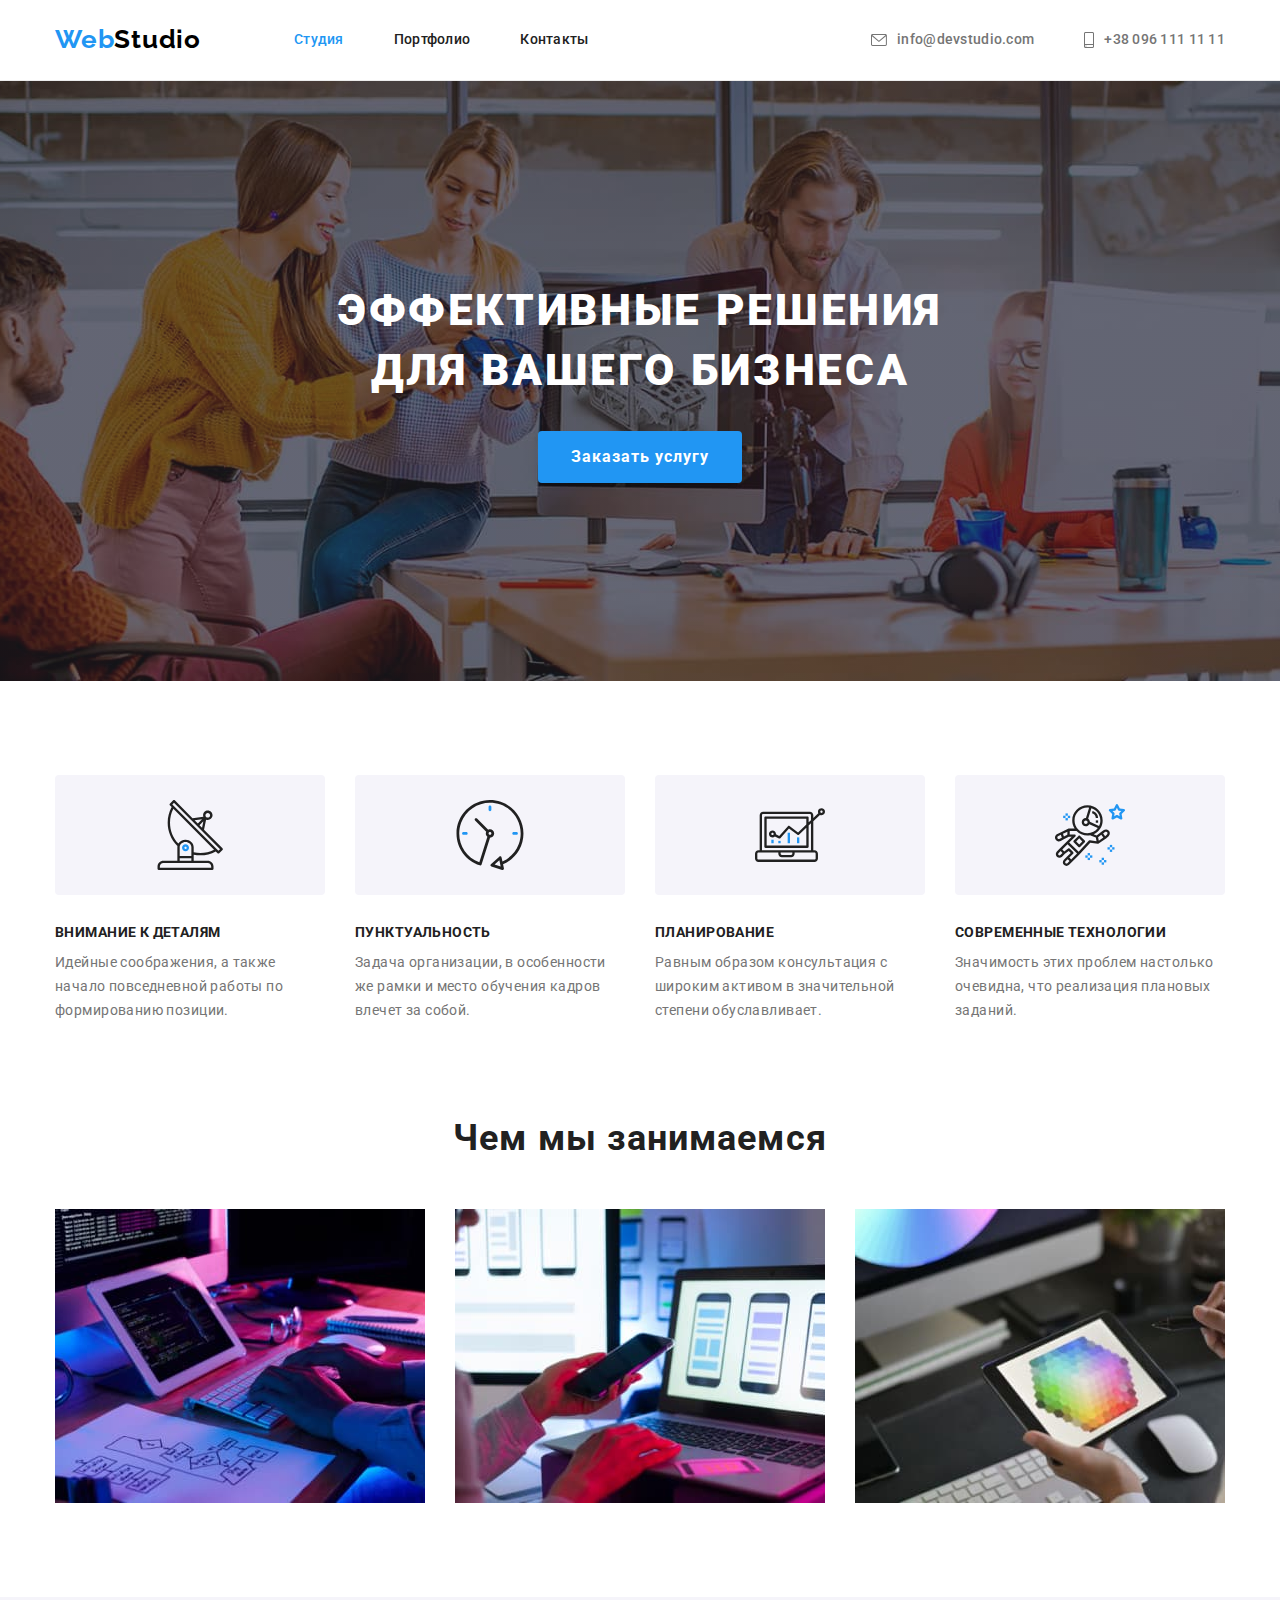
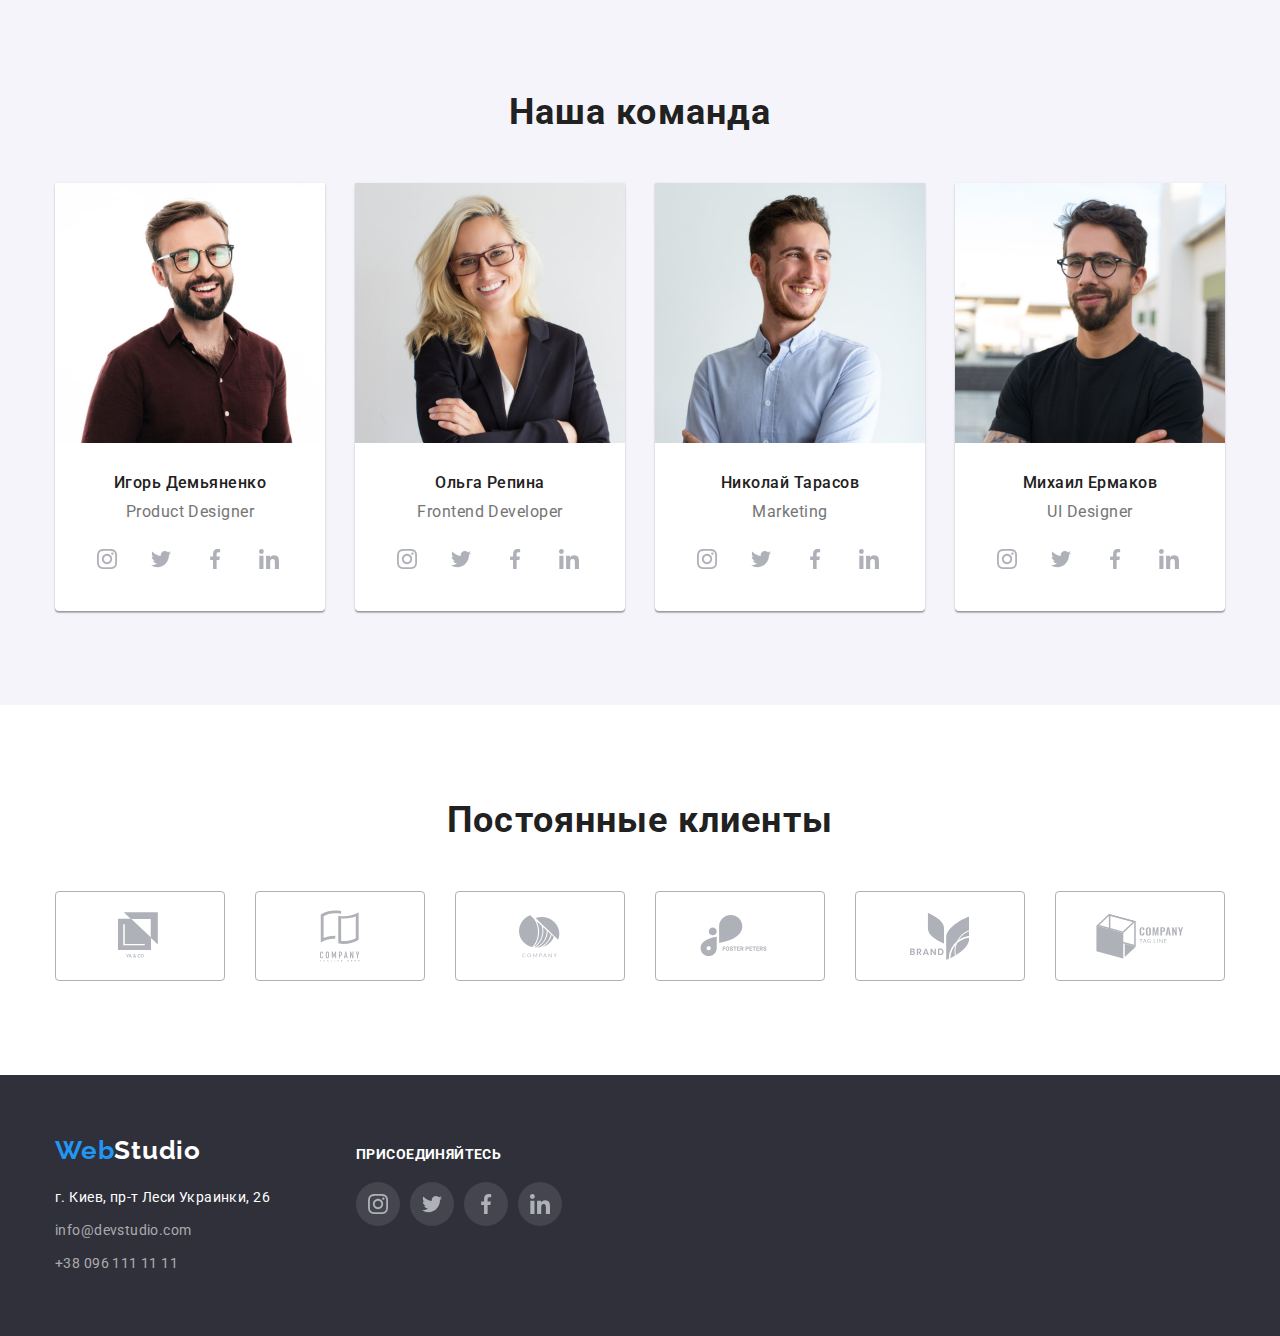
==== commit e4629c49: "add footer links to the pages" ====
--- a/index.html
+++ b/index.html
@@ -449,22 +449,61 @@
     <!-- Footer of a page -->
     <footer class="footer">
       <div class="container">
-        <a href="./index.html" class="logo link"><span>Web</span>Studio</a>
-        <address>
-          <ul class="footer-info list">
-            <li class="footer-address item">г. Киев, пр-т Леси Украинки, 26</li>
-            <li class="item">
-              <a href="mailto:info@devstudio.com" class="footer-contact link"
-                >info@devstudio.com</a
-              >
-            </li>
-            <li class="item">
-              <a href="tel:+380961111111" class="footer-contact link"
-                >+38 096 111 11 11</a
-              >
+        <!-- Logo -->
+        <div class="adress-wrapper">
+          <a href="./index.html" class="logo link"><span>Web</span>Studio</a>
+          <!-- Adress -->
+          <address>
+            <ul class="footer-info list">
+              <li class="footer-address item">
+                г. Киев, пр-т Леси Украинки, 26
+              </li>
+              <li class="item">
+                <a href="mailto:info@devstudio.com" class="footer-contact link"
+                  >info@devstudio.com</a
+                >
+              </li>
+              <li class="item">
+                <a href="tel:+380961111111" class="footer-contact link"
+                  >+38 096 111 11 11</a
+                >
+              </li>
+            </ul>
+          </address>
+        </div>
+        <div class="social-links-wrapper">
+          <p>Присоединяйтесь</p>
+          <ul class="social-links list">
+            <li class="icon-item">
+              <a href="#" class="icon-thumb link" aria-label="instagram link">
+                <svg class="social-link-icon" width="20px" height="20px">
+                  <use href="./images/sprite.svg#instagram"></use>
+                </svg>
+              </a>
+            </li>
+            <li class="icon-item">
+              <a href="#" class="icon-thumb link" aria-label="twitter link">
+                <svg class="social-link-icon" width="20px" height="20px">
+                  <use href="./images/sprite.svg#twitter"></use>
+                </svg>
+              </a>
+            </li>
+            <li class="icon-item">
+              <a href="#" class="icon-thumb link" aria-label="facebook link">
+                <svg class="social-link-icon" width="20px" height="20px">
+                  <use href="./images/sprite.svg#facebook"></use>
+                </svg>
+              </a>
+            </li>
+            <li class="icon-item">
+              <a href="#" class="icon-thumb link" aria-label="linkedin link">
+                <svg class="social-link-icon" width="20px" height="20px">
+                  <use href="./images/sprite.svg#linkedin"></use>
+                </svg>
+              </a>
             </li>
           </ul>
-        </address>
+        </div>
       </div>
     </footer>
   </body>
--- a/css/style.css
+++ b/css/style.css
@@ -473,8 +473,15 @@
 }
 
 .footer .container {
+  display: flex;
+  align-items: baseline;
   padding-top: 60px;
   padding-bottom: 60px;
+}
+
+.footer .adress-wrapper {
+  width: 231px;
+  margin-right: 70px;
 }
 
 .footer .logo {
@@ -497,6 +504,7 @@
   font-style: normal;
   color: var(--secondary-accent-color);
 }
+
 .footer-contact {
   font-weight: 400;
   font-size: 14px;
@@ -513,6 +521,25 @@
 .footer-contact:focus,
 .footer-contact:hover {
   color: var(--primary-accent-color);
+  cursor: pointer;
+}
+
+.social-links-wrapper > p {
+  margin-bottom: 20px;
+
+  font-weight: 700;
+  font-size: 14px;
+  line-height: 1.14x;
+  letter-spacing: 0.03em;
+  text-transform: uppercase;
+
+  color: #ffffff;
+}
+
+.footer .icon-thumb {
+  background: rgba(255, 255, 255, 0.1);
+  border: 1px solid transparent;
+  border-radius: 50%;
 }
 
 /* Portfolio page */
